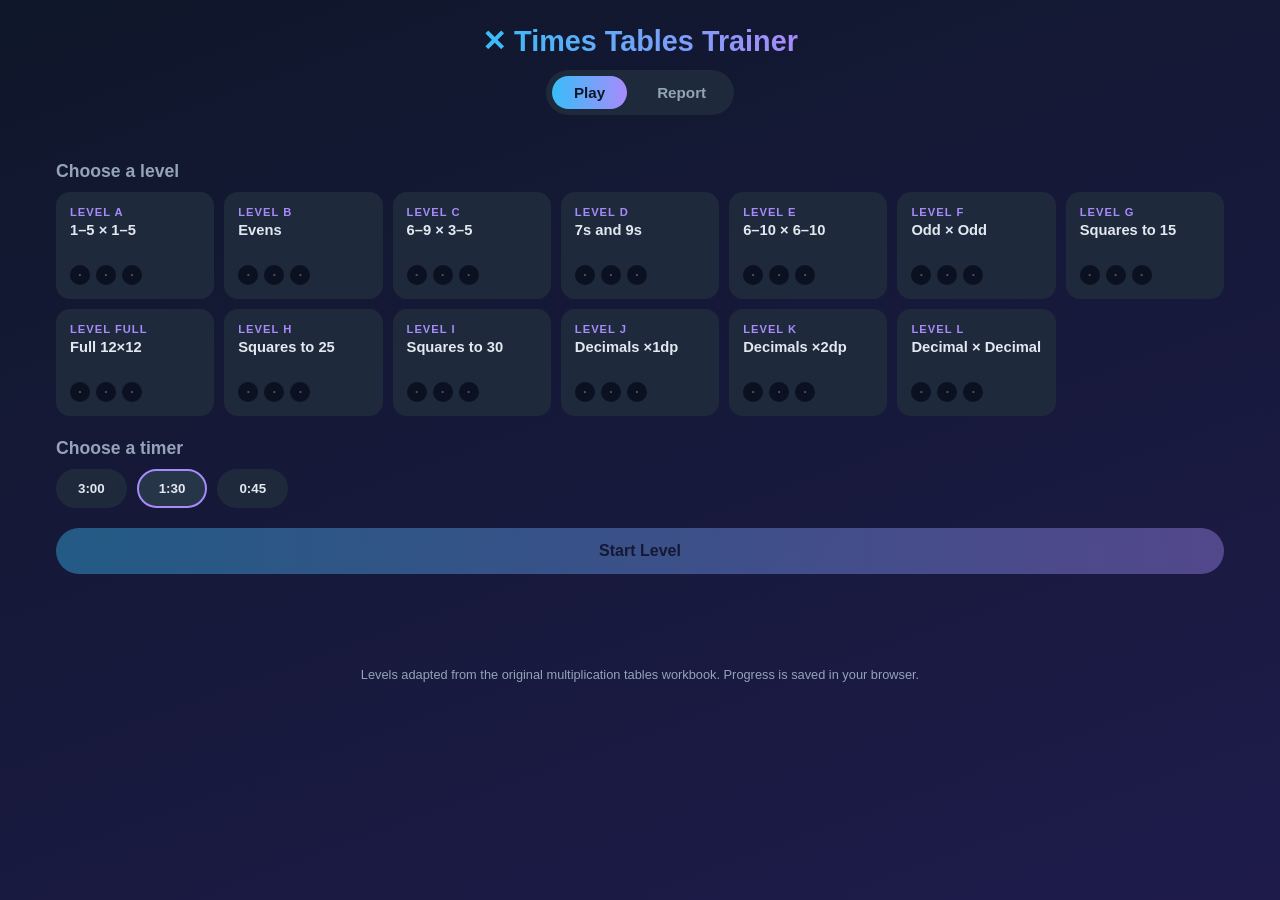
==== index.html @ c6813cd0 "Rework grid levels into a fill-in-the-missing-numbers chart Grid/squareList levels now look like a r" ====
<!doctype html>
<html lang="en">
<head>
<meta charset="UTF-8" />
<meta name="viewport" content="width=device-width, initial-scale=1.0" />
<title>Multiplication Tables — Timed Practice</title>
<link rel="stylesheet" href="styles.css" />
</head>
<body>
<header class="app-header">
  <h1>✕ Times Tables Trainer</h1>
  <nav class="tabs">
    <button class="tab-btn active" data-tab="play">Play</button>
    <button class="tab-btn" data-tab="report">Report</button>
  </nav>
</header>

<main>
  <!-- PLAY TAB -->
  <section id="tab-play" class="tab-panel active">

    <div id="level-select-view">
      <h2>Choose a level</h2>
      <div id="level-grid" class="level-grid"></div>

      <h2>Choose a timer</h2>
      <div id="timer-select" class="timer-select"></div>

      <button id="start-btn" class="primary-btn" disabled>Start Level</button>
    </div>

    <div id="quiz-view" class="hidden">
      <div id="pause-overlay" class="pause-overlay hidden">
        <div class="pause-card">
          <div class="pause-icon">⏸️</div>
          <p class="pause-title">Paused — you left the game screen</p>
          <p class="pause-sub">No calculators! Click Play to reset the timer and start the level again.</p>
          <button id="pause-play-btn" class="primary-btn">▶ Play</button>
        </div>
      </div>
      <div id="cheat-banner" class="cheat-banner hidden">⚠️ You left the game screen — level restarted! No calculators allowed.</div>
      <div class="quiz-hud">
        <div class="hud-item">
          <span class="hud-label">Level</span>
          <span id="hud-level" class="hud-value">-</span>
        </div>
        <div class="hud-item">
          <span class="hud-label">Time</span>
          <span id="hud-timer" class="hud-value">0:00</span>
        </div>
        <div class="hud-item">
          <span class="hud-label">Score</span>
          <span id="hud-score" class="hud-value">0</span>
        </div>
        <div class="hud-item">
          <span class="hud-label">Streak</span>
          <span id="hud-streak" class="hud-value">0</span>
        </div>
      </div>
      <div class="timer-bar-track"><div id="timer-bar" class="timer-bar-fill"></div></div>

      <div id="question-card" class="question-card">
        <div id="question-text" class="question-text">? × ? = </div>
        <form id="answer-form">
          <input id="answer-input" type="number" step="any" inputmode="decimal" autocomplete="off" placeholder="?" />
        </form>
        <div id="feedback" class="feedback"></div>
      </div>

      <p id="table-hint" class="table-hint hidden">Fill in the blank numbers — click a cell or use the arrow keys, press Enter to move on. No feedback until you finish or time's up!</p>
      <label id="big-picture-control" class="big-picture-control hidden">
        <input type="checkbox" id="big-picture-toggle" />
        <span>🔍 Big picture mode — bigger cells for easier reading</span>
      </label>
      <div id="table-container" class="table-container"></div>

      <button id="quit-btn" class="secondary-btn">Quit</button>
    </div>

    <div id="results-view" class="hidden">
      <h2 id="results-title">Time's up!</h2>
      <div class="results-summary">
        <div class="result-stat"><span id="result-correct">0</span><label>Correct</label></div>
        <div class="result-stat"><span id="result-total">0</span><label>Attempted</label></div>
        <div class="result-stat"><span id="result-accuracy">0%</span><label>Accuracy</label></div>
        <div class="result-stat"><span id="result-best-streak">0</span><label>Best Streak</label></div>
      </div>
      <div id="result-stars" class="stars-display"></div>
      <p id="result-message"></p>
      <h3 class="results-table-heading">Your finished table</h3>
      <div id="results-table-container" class="table-container"></div>
      <div class="results-actions">
        <button id="retry-btn" class="primary-btn">Retry</button>
        <button id="back-btn" class="secondary-btn">Back to Levels</button>
      </div>
    </div>
  </section>

  <!-- REPORT TAB -->
  <section id="tab-report" class="tab-panel">
    <h2>Progress Report</h2>
    <div class="report-overview" id="report-overview"></div>
    <div class="table-scroll">
      <table id="report-table">
        <thead>
          <tr id="report-head-row"><th>Level</th></tr>
        </thead>
        <tbody id="report-body"></tbody>
      </table>
    </div>
    <button id="reset-progress-btn" class="secondary-btn danger">Reset All Progress</button>
  </section>
</main>

<footer class="app-footer">
  <p>Levels adapted from the original multiplication tables workbook. Progress is saved in your browser.</p>
</footer>

<script src="app.js"></script>
</body>
</html>
---- styles.css ----
:root {
  --bg: #0f172a;
  --panel: #1e293b;
  --panel-light: #273549;
  --accent: #38bdf8;
  --accent-2: #a78bfa;
  --good: #4ade80;
  --bad: #f87171;
  --text: #e2e8f0;
  --muted: #94a3b8;
  --radius: 14px;
}

* { box-sizing: border-box; }

body {
  margin: 0;
  font-family: "Segoe UI", Roboto, Helvetica, Arial, sans-serif;
  background: linear-gradient(160deg, #0f172a, #1e1b4b);
  color: var(--text);
  min-height: 100vh;
}

.app-header {
  display: flex;
  flex-direction: column;
  align-items: center;
  gap: 12px;
  padding: 24px 16px 12px;
}

.app-header h1 {
  margin: 0;
  font-size: 1.8rem;
  background: linear-gradient(90deg, var(--accent), var(--accent-2));
  -webkit-background-clip: text;
  background-clip: text;
  color: transparent;
}

.tabs {
  display: flex;
  gap: 8px;
  background: var(--panel);
  padding: 6px;
  border-radius: 999px;
}

.tab-btn {
  border: none;
  background: transparent;
  color: var(--muted);
  padding: 8px 22px;
  border-radius: 999px;
  cursor: pointer;
  font-weight: 600;
  font-size: 0.95rem;
}

.tab-btn.active {
  background: linear-gradient(90deg, var(--accent), var(--accent-2));
  color: #0f172a;
}

main {
  max-width: 1200px;
  margin: 0 auto;
  padding: 12px 16px 60px;
}

.tab-panel { display: none; }
.tab-panel.active { display: block; }

.hidden { display: none !important; }

h2 { font-size: 1.1rem; color: var(--muted); margin: 22px 0 10px; }

.level-grid {
  display: grid;
  grid-template-columns: repeat(auto-fill, minmax(150px, 1fr));
  gap: 10px;
}

.level-card {
  background: var(--panel);
  border: 2px solid transparent;
  border-radius: var(--radius);
  padding: 12px;
  text-align: left;
  cursor: pointer;
  color: var(--text);
  transition: border-color .15s, transform .1s;
}

.level-card:hover { transform: translateY(-2px); }
.level-card.selected { border-color: var(--accent); }

.level-card .level-code {
  font-size: 0.7rem;
  text-transform: uppercase;
  letter-spacing: 1px;
  color: var(--accent-2);
  font-weight: 700;
}

.level-card .level-name {
  font-weight: 600;
  margin: 4px 0 6px;
  font-size: 0.92rem;
}

.level-card .level-stars {
  font-size: 0.85rem;
  color: #fbbf24;
  min-height: 1.1em;
}

.timer-select {
  display: flex;
  gap: 10px;
  flex-wrap: wrap;
}

.timer-chip {
  background: var(--panel);
  border: 2px solid transparent;
  color: var(--text);
  border-radius: 999px;
  padding: 10px 20px;
  font-weight: 700;
  cursor: pointer;
}

.timer-chip.selected {
  border-color: var(--accent-2);
  background: var(--panel-light);
}

.primary-btn {
  margin-top: 20px;
  background: linear-gradient(90deg, var(--accent), var(--accent-2));
  color: #0f172a;
  border: none;
  padding: 14px 28px;
  border-radius: 999px;
  font-weight: 800;
  font-size: 1rem;
  cursor: pointer;
  width: 100%;
}

.primary-btn:disabled { opacity: 0.4; cursor: not-allowed; }

.secondary-btn {
  margin-top: 12px;
  background: var(--panel);
  color: var(--text);
  border: 1px solid #334155;
  padding: 10px 20px;
  border-radius: 999px;
  cursor: pointer;
  width: 100%;
}

.secondary-btn.danger { color: var(--bad); border-color: var(--bad); }

.quiz-hud {
  display: grid;
  grid-template-columns: repeat(4, 1fr);
  gap: 8px;
  margin-bottom: 8px;
}

.hud-item {
  background: var(--panel);
  border-radius: 10px;
  padding: 8px;
  text-align: center;
}

.hud-label { display: block; font-size: 0.65rem; color: var(--muted); text-transform: uppercase; }
.hud-value { display: block; font-size: 1.2rem; font-weight: 800; }

.timer-bar-track {
  height: 8px;
  background: var(--panel);
  border-radius: 999px;
  overflow: hidden;
  margin-bottom: 24px;
}

.timer-bar-fill {
  height: 100%;
  width: 100%;
  background: linear-gradient(90deg, var(--good), var(--accent));
  transition: width 0.2s linear, background 0.3s;
}

.question-card {
  background: var(--panel);
  border-radius: var(--radius);
  padding: 40px 20px;
  text-align: center;
}

.question-text {
  font-size: 2.4rem;
  font-weight: 800;
  margin-bottom: 20px;
}

#answer-input {
  font-size: 2rem;
  text-align: center;
  width: 60%;
  padding: 10px;
  border-radius: 10px;
  border: 2px solid #334155;
  background: #0b1120;
  color: var(--text);
}

#answer-input:focus { outline: none; border-color: var(--accent); }

.feedback {
  min-height: 1.5em;
  margin-top: 14px;
  font-weight: 700;
  font-size: 1.2rem;
}

.feedback.correct { color: var(--good); }
.feedback.wrong { color: var(--bad); }

.results-summary {
  display: grid;
  grid-template-columns: repeat(4, 1fr);
  gap: 10px;
  margin: 16px 0;
}

.result-stat {
  background: var(--panel);
  border-radius: 12px;
  padding: 14px 6px;
  text-align: center;
}

.result-stat span { display: block; font-size: 1.6rem; font-weight: 800; }
.result-stat label { font-size: 0.7rem; color: var(--muted); text-transform: uppercase; }

.stars-display { text-align: center; font-size: 2rem; color: #fbbf24; margin: 10px 0; }

#result-message { text-align: center; color: var(--muted); }

.results-actions { display: flex; gap: 10px; }
.results-actions .primary-btn, .results-actions .secondary-btn { margin-top: 0; }

.report-overview {
  display: grid;
  grid-template-columns: repeat(auto-fit, minmax(140px, 1fr));
  gap: 10px;
  margin-bottom: 20px;
}

.overview-card {
  background: var(--panel);
  border-radius: 12px;
  padding: 14px;
  text-align: center;
}

.overview-card span { display: block; font-size: 1.6rem; font-weight: 800; color: var(--accent); }
.overview-card label { font-size: 0.75rem; color: var(--muted); }

.table-scroll { overflow-x: auto; }

#report-table {
  width: 100%;
  border-collapse: collapse;
  background: var(--panel);
  border-radius: var(--radius);
  overflow: hidden;
}

#report-table th, #report-table td {
  padding: 10px 12px;
  text-align: center;
  border-bottom: 1px solid #334155;
  white-space: nowrap;
}

#report-table th:first-child, #report-table td:first-child {
  text-align: left;
}

#report-table thead th {
  background: var(--panel-light);
  color: var(--muted);
  font-size: 0.75rem;
  text-transform: uppercase;
}

.cell-stars { color: #fbbf24; }
.cell-empty { color: #475569; }

.table-hint {
  text-align: center;
  color: var(--muted);
  font-size: 0.85rem;
  margin: 16px 0 0;
}

.big-picture-control {
  display: flex;
  align-items: center;
  justify-content: center;
  gap: 8px;
  margin: 10px 0 0;
  color: var(--muted);
  font-size: 0.85rem;
  cursor: pointer;
  user-select: none;
}

.big-picture-control input { accent-color: var(--accent); width: 16px; height: 16px; cursor: pointer; }

.cell-input::placeholder {
  color: #3a4a63;
  opacity: 1;
}

.excel-table td.cell-data { padding: 0; }

.cell-given {
  background: #16213a;
  color: var(--text);
  font-weight: 600;
}

.cell-input {
  width: 100%;
  height: 100%;
  min-width: 44px;
  min-height: 40px;
  border: none;
  background: transparent;
  color: var(--text);
  text-align: center;
  font: inherit;
  font-size: 1.05rem;
  font-weight: 700;
  padding: 10px 4px;
}

.cell-input:focus {
  outline: 2px solid var(--accent);
  outline-offset: -2px;
  background: #1e3a5f;
}

.cell-input::-webkit-outer-spin-button,
.cell-input::-webkit-inner-spin-button {
  -webkit-appearance: none;
  margin: 0;
}
.cell-input[type="number"] { -moz-appearance: textfield; }

.cell-input:disabled {
  opacity: 1;
  -webkit-text-fill-color: currentColor;
}

.cell-input.cell-correct {
  background: rgba(74, 222, 128, 0.22);
  color: var(--good);
  font-weight: 700;
}

.cell-input.cell-wrong {
  background: rgba(248, 113, 113, 0.22);
  color: var(--bad);
  font-weight: 700;
}

.table-container {
  margin-top: 20px;
  max-height: 68vh;
  overflow: auto;
  border-radius: 10px;
  border: 1px solid #334155;
}

.table-container.big-picture {
  max-height: 78vh;
}

.results-table-heading {
  margin: 20px 0 4px;
  color: var(--muted);
  font-size: 1rem;
}

.excel-table {
  border-collapse: collapse;
  width: 100%;
  font-size: 1rem;
  background: #0b1120;
}

.excel-table th, .excel-table td {
  border: 1px solid #334155;
  padding: 10px 12px;
  text-align: center;
  min-width: 44px;
}

.excel-table.list-table th, .excel-table.list-table td {
  min-width: 80px;
}

/* Big Picture mode: pure sizing/readability boost, same content as default */
.table-container.big-picture .excel-table {
  font-size: 1.5rem;
}

.table-container.big-picture .excel-table th,
.table-container.big-picture .excel-table td {
  padding: 16px 18px;
  min-width: 64px;
}

.table-container.big-picture .cell-input {
  font-size: 1.5rem;
  min-width: 64px;
  min-height: 56px;
  padding: 14px 6px;
}

.excel-table thead th {
  background: #1e293b;
  color: var(--accent-2);
  position: sticky;
  top: 0;
  z-index: 2;
}

.excel-table tbody th {
  background: #1e293b;
  color: var(--accent-2);
  position: sticky;
  left: 0;
  z-index: 1;
}

.excel-table thead th.corner {
  left: 0;
  z-index: 3;
  background: #111827;
}

.cell-correct {
  background: rgba(74, 222, 128, 0.22);
  color: var(--good);
  font-weight: 700;
}

.cell-wrong {
  background: rgba(248, 113, 113, 0.22);
  color: var(--bad);
  font-weight: 700;
}

tr.cell-correct td, tr.cell-wrong td { font-weight: 400; }
tr.cell-correct { color: var(--good); }
tr.cell-wrong { color: var(--bad); }

.level-ticks {
  display: flex;
  gap: 6px;
  margin-top: 6px;
}

.mode-tick {
  font-size: 0.85rem;
  font-weight: 800;
  color: #475569;
  background: #0b1120;
  border-radius: 999px;
  width: 20px;
  height: 20px;
  display: inline-flex;
  align-items: center;
  justify-content: center;
}

.mode-tick.beaten {
  color: #0f172a;
  background: var(--good);
}

.cell-beaten {
  color: var(--good);
  font-weight: 800;
}

.pause-overlay {
  position: fixed;
  inset: 0;
  background: rgba(2, 6, 23, 0.96);
  display: flex;
  align-items: center;
  justify-content: center;
  z-index: 1000;
  text-align: center;
  padding: 24px;
}

.pause-card {
  max-width: 420px;
}

.pause-icon { font-size: 2.6rem; margin-bottom: 10px; }

.pause-title {
  font-size: 1.3rem;
  font-weight: 800;
  margin: 0 0 8px;
}

.pause-sub {
  color: var(--muted);
  margin: 0 0 20px;
}

.pause-card .primary-btn { margin-top: 0; width: auto; padding: 14px 40px; }

.cheat-banner {
  background: #7f1d1d;
  color: #fecaca;
  border: 1px solid var(--bad);
  border-radius: 10px;
  padding: 10px 14px;
  text-align: center;
  font-weight: 700;
  margin-bottom: 12px;
}

.app-footer {
  text-align: center;
  color: var(--muted);
  font-size: 0.8rem;
  padding: 20px;
}

@media (max-width: 520px) {
  .results-summary { grid-template-columns: repeat(2, 1fr); }
  .quiz-hud { grid-template-columns: repeat(2, 1fr); }
}
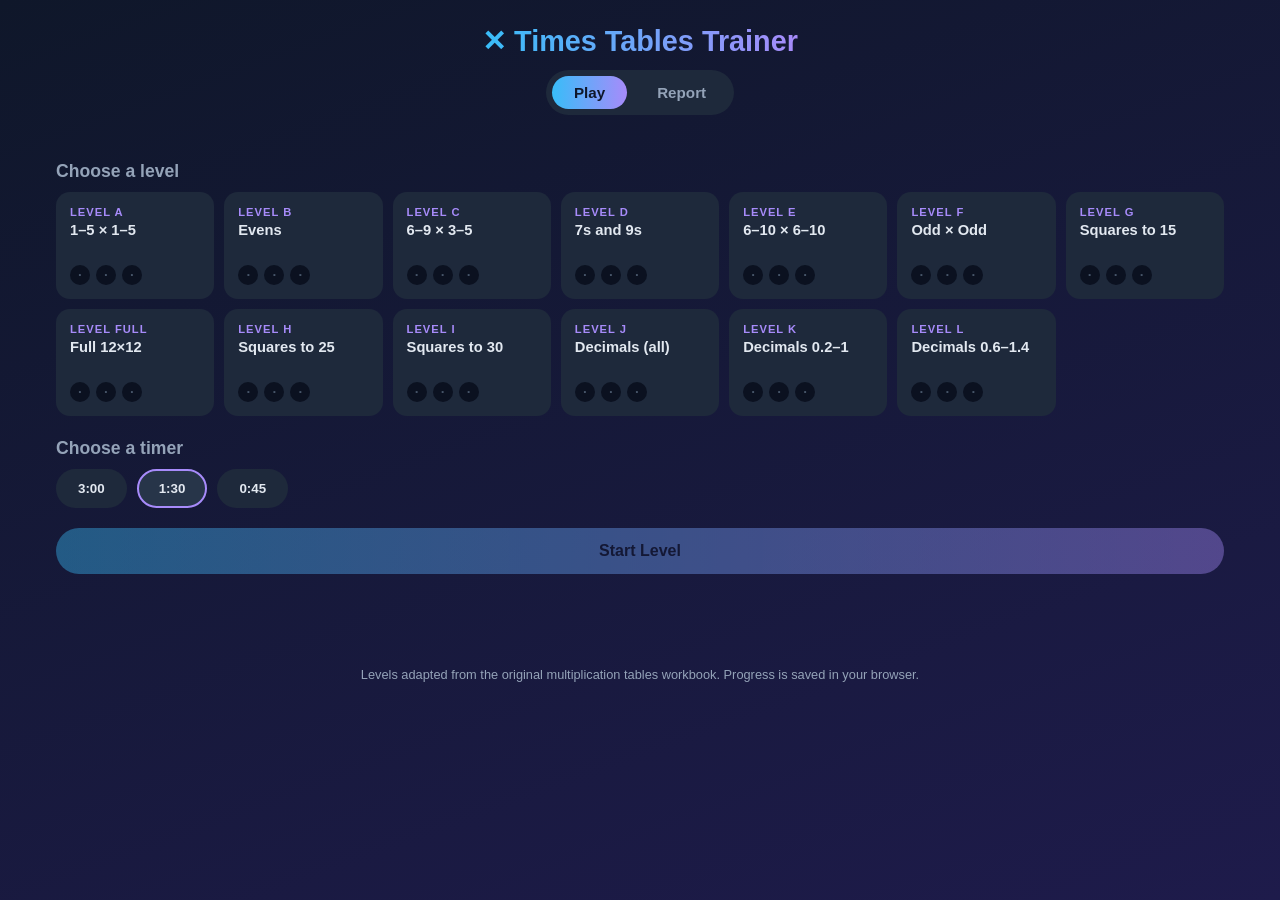
==== commit 8baedcaa: "Match the source spreadsheets: full grid, questions in the cells Reworked the levels off the actual " ====
--- a/index.html
+++ b/index.html
@@ -4,6 +4,13 @@
 <meta charset="UTF-8" />
 <meta name="viewport" content="width=device-width, initial-scale=1.0" />
 <title>Multiplication Tables — Timed Practice</title>
+<link rel="manifest" href="manifest.json" />
+<meta name="theme-color" content="#0f172a" />
+<link rel="icon" href="icons/icon-192.png" />
+<link rel="apple-touch-icon" href="icons/icon-192.png" />
+<meta name="apple-mobile-web-app-capable" content="yes" />
+<meta name="apple-mobile-web-app-status-bar-style" content="black-translucent" />
+<meta name="apple-mobile-web-app-title" content="Times Tables" />
 <link rel="stylesheet" href="styles.css" />
 </head>
 <body>
@@ -20,6 +27,12 @@
   <section id="tab-play" class="tab-panel active">
 
     <div id="level-select-view">
+      <div id="install-banner" class="install-banner hidden">
+        <span id="install-banner-text">📲 Install this app on your device for quick access and offline play.</span>
+        <button id="install-btn" class="secondary-btn">Install</button>
+        <button id="install-dismiss-btn" class="dismiss-btn" aria-label="Dismiss">✕</button>
+      </div>
+
       <h2>Choose a level</h2>
       <div id="level-grid" class="level-grid"></div>
 
@@ -59,18 +72,10 @@
       </div>
       <div class="timer-bar-track"><div id="timer-bar" class="timer-bar-fill"></div></div>
 
-      <div id="question-card" class="question-card">
-        <div id="question-text" class="question-text">? × ? = </div>
-        <form id="answer-form">
-          <input id="answer-input" type="number" step="any" inputmode="decimal" autocomplete="off" placeholder="?" />
-        </form>
-        <div id="feedback" class="feedback"></div>
-      </div>
-
-      <p id="table-hint" class="table-hint hidden">Fill in the blank numbers — click a cell or use the arrow keys, press Enter to move on. No feedback until you finish or time's up!</p>
+      <p id="table-hint" class="table-hint hidden">Answer the highlighted cells — click one or use the arrow keys, press Enter to move on. No feedback until you finish or time's up!</p>
       <label id="big-picture-control" class="big-picture-control hidden">
         <input type="checkbox" id="big-picture-toggle" />
-        <span>🔍 Big picture mode — bigger cells for easier reading</span>
+        <span>🔍 Big picture mode — hide rows and columns you don't need</span>
       </label>
       <div id="table-container" class="table-container"></div>
 
--- a/styles.css
+++ b/styles.css
@@ -75,6 +75,38 @@
 
 h2 { font-size: 1.1rem; color: var(--muted); margin: 22px 0 10px; }
 
+.install-banner {
+  display: flex;
+  align-items: center;
+  gap: 12px;
+  background: var(--panel);
+  border: 1px solid var(--accent-2);
+  border-radius: 12px;
+  padding: 12px 14px;
+  margin-bottom: 6px;
+}
+
+.install-banner span { flex: 1; font-size: 0.9rem; color: var(--text); }
+
+.install-banner .secondary-btn {
+  width: auto;
+  margin: 0;
+  padding: 8px 18px;
+  background: linear-gradient(90deg, var(--accent), var(--accent-2));
+  color: #0f172a;
+  font-weight: 700;
+  border: none;
+}
+
+.dismiss-btn {
+  background: transparent;
+  border: none;
+  color: var(--muted);
+  font-size: 1rem;
+  cursor: pointer;
+  padding: 4px 6px;
+}
+
 .level-grid {
   display: grid;
   grid-template-columns: repeat(auto-fill, minmax(150px, 1fr));
@@ -332,25 +364,29 @@
 
 .excel-table td.cell-data { padding: 0; }
 
-.cell-given {
-  background: #16213a;
-  color: var(--text);
-  font-weight: 600;
+/* Plain reference cells: show their question, dim and non-interactive */
+.cell-ref {
+  color: #3f5170;
+  font-size: 0.8em;
+  background: #0b1120;
+}
+
+/* Target cells are the task — highlighted so they stand out from the chart */
+.excel-table td.cell-data {
+  background: #1b2a4a;
+  box-shadow: inset 0 0 0 1px rgba(56, 189, 248, 0.35);
 }
 
 .cell-input {
   width: 100%;
   height: 100%;
-  min-width: 44px;
-  min-height: 40px;
   border: none;
   background: transparent;
   color: var(--text);
   text-align: center;
   font: inherit;
-  font-size: 1.05rem;
-  font-weight: 700;
-  padding: 10px 4px;
+  font-weight: 700;
+  padding: 10px 2px;
 }
 
 .cell-input:focus {
@@ -391,9 +427,6 @@
   border: 1px solid #334155;
 }
 
-.table-container.big-picture {
-  max-height: 78vh;
-}
 
 .results-table-heading {
   margin: 20px 0 4px;
@@ -408,34 +441,21 @@
   background: #0b1120;
 }
 
+/* Fixed layout keeps every column the same width whether it holds a plain
+   reference cell or a wider target input. */
+.excel-table { table-layout: fixed; }
+
 .excel-table th, .excel-table td {
   border: 1px solid #334155;
-  padding: 10px 12px;
-  text-align: center;
-  min-width: 44px;
-}
-
-.excel-table.list-table th, .excel-table.list-table td {
-  min-width: 80px;
-}
-
-/* Big Picture mode: pure sizing/readability boost, same content as default */
-.table-container.big-picture .excel-table {
-  font-size: 1.5rem;
-}
-
-.table-container.big-picture .excel-table th,
-.table-container.big-picture .excel-table td {
-  padding: 16px 18px;
-  min-width: 64px;
-}
-
-.table-container.big-picture .cell-input {
-  font-size: 1.5rem;
-  min-width: 64px;
-  min-height: 56px;
-  padding: 14px 6px;
-}
+  padding: 10px 4px;
+  text-align: center;
+  white-space: nowrap;
+  overflow: hidden;
+}
+
+.excel-table thead th.corner { width: 46px; }
+.excel-table tbody th { width: 46px; }
+
 
 .excel-table thead th {
   background: #1e293b;
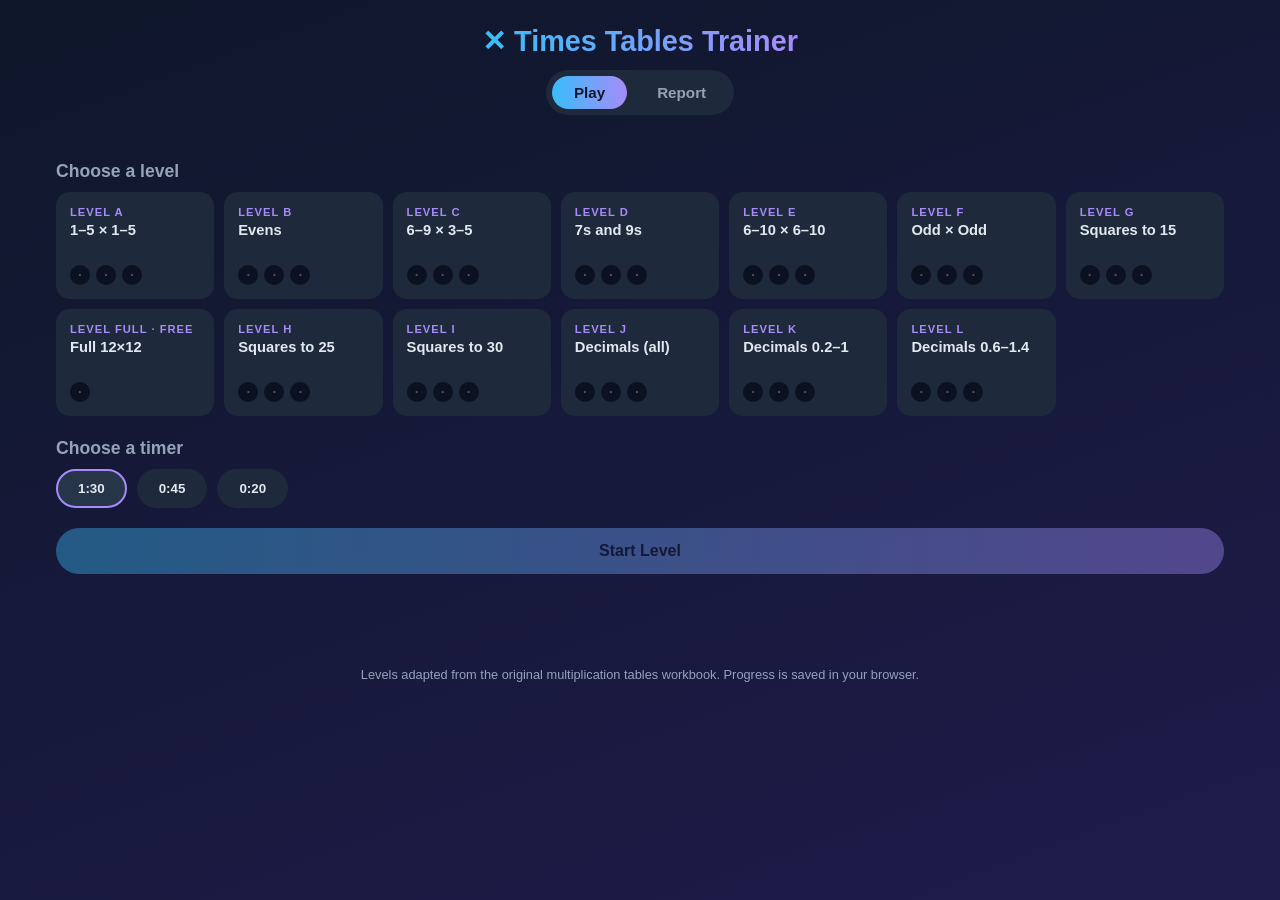
==== commit 8fc6b6a3: "Make the 12x12 free practice; swap 3:00 for a 0:20 mode Timer options are now 1:30 / 0:45 / 0:20 — t" ====
--- a/index.html
+++ b/index.html
@@ -36,7 +36,7 @@
       <h2>Choose a level</h2>
       <div id="level-grid" class="level-grid"></div>
 
-      <h2>Choose a timer</h2>
+      <h2 id="timer-select-heading">Choose a timer</h2>
       <div id="timer-select" class="timer-select"></div>
 
       <button id="start-btn" class="primary-btn" disabled>Start Level</button>
@@ -79,7 +79,11 @@
       </label>
       <div id="table-container" class="table-container"></div>
 
-      <button id="quit-btn" class="secondary-btn">Quit</button>
+      <p id="finish-warning" class="finish-warning hidden"></p>
+      <div class="quiz-actions">
+        <button id="finish-btn" class="primary-btn">✓ Finish</button>
+        <button id="quit-btn" class="secondary-btn">Quit</button>
+      </div>
     </div>
 
     <div id="results-view" class="hidden">
--- a/styles.css
+++ b/styles.css
@@ -335,6 +335,55 @@
 
 .cell-stars { color: #fbbf24; }
 .cell-empty { color: #475569; }
+.cell-practice { background: #16213a; }
+
+.timer-note {
+  color: var(--muted);
+  font-size: 0.9rem;
+  margin: 0;
+}
+
+.quiz-actions {
+  display: flex;
+  gap: 12px;
+  align-items: stretch;
+  margin-top: 16px;
+}
+
+.quiz-actions .primary-btn { margin-top: 0; flex: 2; }
+.quiz-actions .secondary-btn { margin-top: 0; flex: 1; }
+
+/* Once every cell has something in it, make Finish the obvious next step. */
+.primary-btn.ready {
+  animation: readyPulse 1.4s ease-in-out infinite;
+}
+
+@keyframes readyPulse {
+  0%, 100% { box-shadow: 0 0 0 0 rgba(74, 222, 128, 0.55); }
+  50% { box-shadow: 0 0 0 10px rgba(74, 222, 128, 0); }
+}
+
+.finish-warning {
+  text-align: center;
+  color: var(--bad);
+  font-weight: 700;
+  margin: 14px 0 0;
+}
+
+/* Cells still empty when Finish was pressed */
+.cell-input.cell-missing {
+  background: rgba(248, 113, 113, 0.25);
+  animation: missingFlash 1s ease-in-out 3;
+}
+
+.excel-table td.cell-data:has(.cell-missing) {
+  box-shadow: inset 0 0 0 2px var(--bad);
+}
+
+@keyframes missingFlash {
+  0%, 100% { background: rgba(248, 113, 113, 0.25); }
+  50% { background: rgba(248, 113, 113, 0.55); }
+}
 
 .table-hint {
   text-align: center;
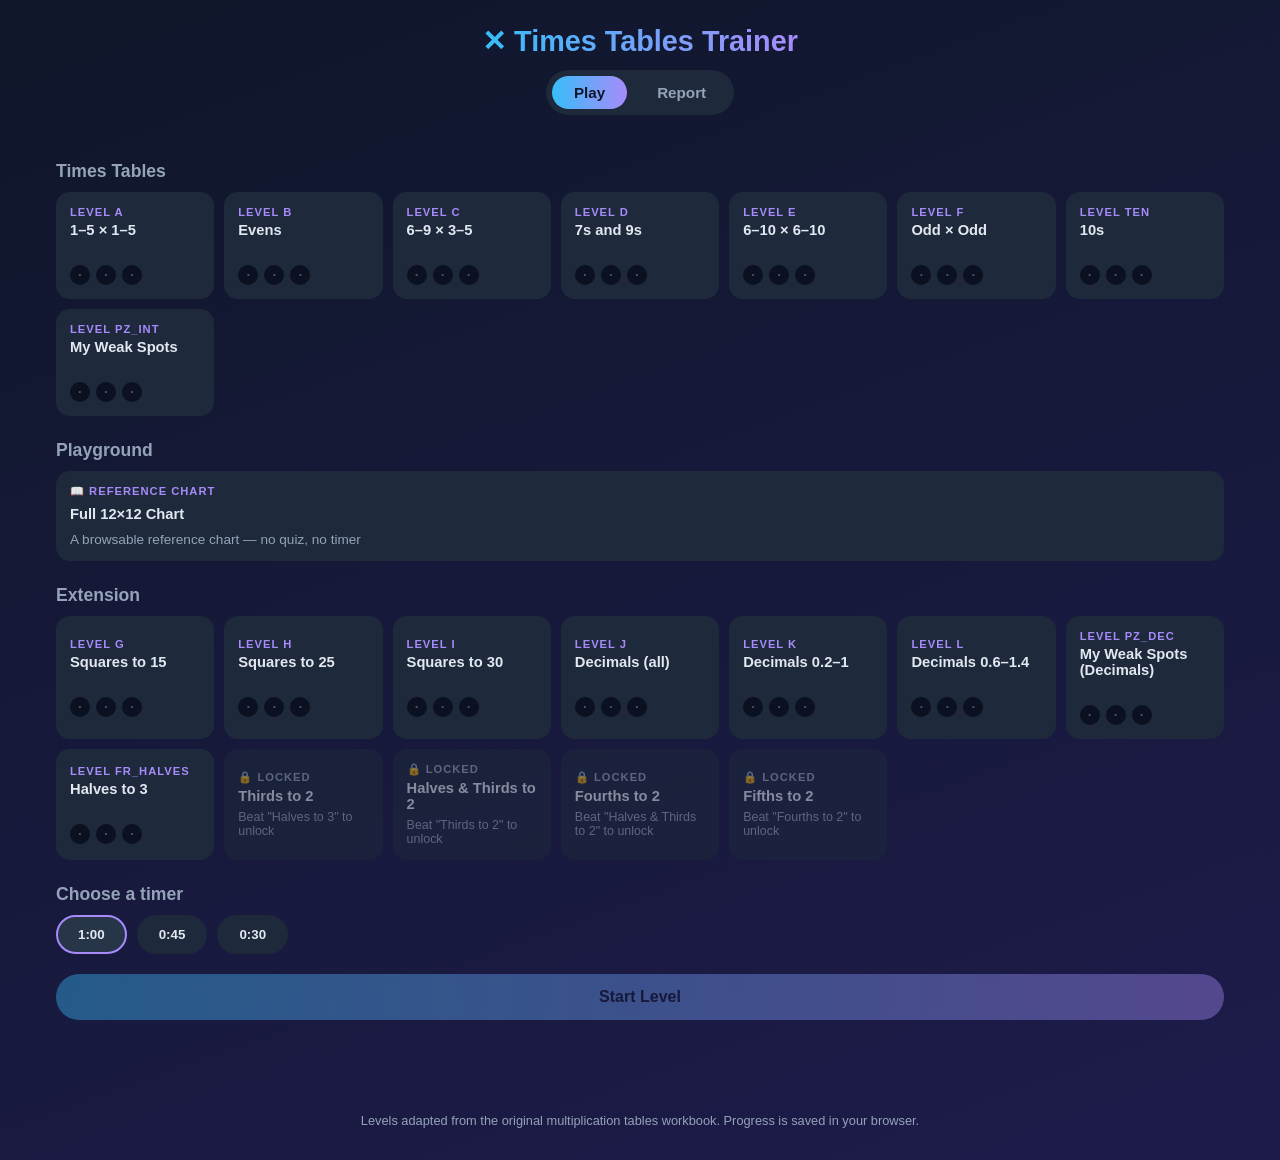
==== commit ba429f98: "Add 10s table, reorganize into sections, make the full chart a real reference Three changes:  - New " ====
--- a/index.html
+++ b/index.html
@@ -33,8 +33,7 @@
         <button id="install-dismiss-btn" class="dismiss-btn" aria-label="Dismiss">✕</button>
       </div>
 
-      <h2>Choose a level</h2>
-      <div id="level-grid" class="level-grid"></div>
+      <div id="level-sections"></div>
 
       <h2 id="timer-select-heading">Choose a timer</h2>
       <div id="timer-select" class="timer-select"></div>
--- a/styles.css
+++ b/styles.css
@@ -111,7 +111,25 @@
   display: grid;
   grid-template-columns: repeat(auto-fill, minmax(150px, 1fr));
   gap: 10px;
-}
+  margin-bottom: 24px;
+}
+
+.playground-grid {
+  grid-template-columns: 1fr;
+}
+
+.playground-card {
+  display: flex;
+  flex-direction: column;
+  gap: 4px;
+  background: linear-gradient(135deg, rgba(56, 189, 248, 0.14), rgba(167, 139, 250, 0.14));
+  border: 2px solid rgba(56, 189, 248, 0.35);
+  padding: 18px 20px;
+}
+
+.playground-card .level-code { color: var(--accent); }
+.playground-card .level-name { font-size: 1.1rem; }
+.playground-card .level-desc { color: var(--muted); font-size: 0.85rem; }
 
 .level-card {
   background: var(--panel);
@@ -145,6 +163,21 @@
   font-size: 0.85rem;
   color: #fbbf24;
   min-height: 1.1em;
+}
+
+.level-card.locked {
+  cursor: not-allowed;
+  opacity: 0.55;
+}
+
+.level-card.locked:hover { transform: none; }
+
+.level-card.locked .level-code { color: var(--muted); }
+
+.level-lock-hint {
+  font-size: 0.78rem;
+  color: var(--muted);
+  margin-top: 4px;
 }
 
 .timer-select {
@@ -334,6 +367,7 @@
 }
 
 .cell-stars { color: #fbbf24; }
+.cell-time { color: var(--accent); }
 .cell-empty { color: #475569; }
 .cell-practice { background: #16213a; }
 
@@ -417,6 +451,14 @@
 .cell-ref {
   color: #3f5170;
   font-size: 0.8em;
+  background: #0b1120;
+}
+
+/* The browsable reference chart shows the actual product, front and center */
+.cell-ref-answer {
+  color: var(--text);
+  font-size: 1em;
+  font-weight: 700;
   background: #0b1120;
 }
 
@@ -451,21 +493,24 @@
 }
 .cell-input[type="number"] { -moz-appearance: textfield; }
 
-.cell-input:disabled {
-  opacity: 1;
-  -webkit-text-fill-color: currentColor;
-}
-
-.cell-input.cell-correct {
-  background: rgba(74, 222, 128, 0.22);
-  color: var(--good);
-  font-weight: 700;
-}
-
-.cell-input.cell-wrong {
-  background: rgba(248, 113, 113, 0.22);
-  color: var(--bad);
-  font-weight: 700;
+/* Result reveal: replaces the input once graded. On a miss, show the
+   correct answer plus what was actually typed, so a red cell never reads
+   as "this number is wrong" when it's the right answer being shown. */
+.cell-result {
+  display: flex;
+  flex-direction: column;
+  align-items: center;
+  justify-content: center;
+  padding: 8px 4px;
+  gap: 2px;
+}
+
+.cell-answer { font-weight: 700; }
+
+.cell-yours {
+  font-size: 0.7em;
+  font-weight: 600;
+  opacity: 0.85;
 }
 
 .table-container {
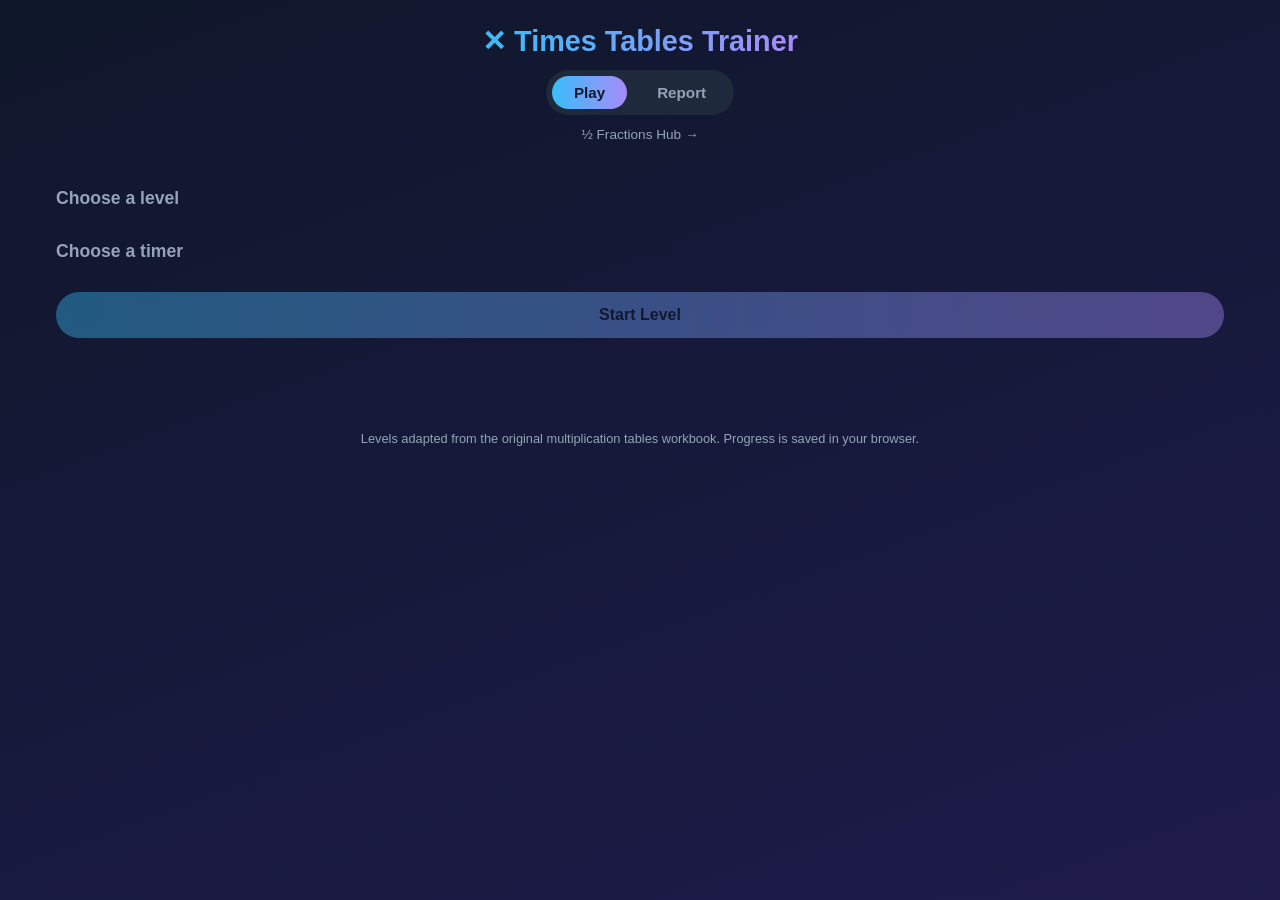
==== commit 554c518f: "Add the Fractions Hub: teach and drill grid with cake interactives A second app in fractions/, linke" ====
--- a/index.html
+++ b/index.html
@@ -20,6 +20,7 @@
     <button class="tab-btn active" data-tab="play">Play</button>
     <button class="tab-btn" data-tab="report">Report</button>
   </nav>
+  <a class="sibling-link" href="fractions/index.html">½ Fractions Hub →</a>
 </header>
 
 <main>
@@ -33,9 +34,10 @@
         <button id="install-dismiss-btn" class="dismiss-btn" aria-label="Dismiss">✕</button>
       </div>
 
-      <div id="level-sections"></div>
+      <h2>Choose a level</h2>
+      <div id="level-grid" class="level-grid"></div>
 
-      <h2 id="timer-select-heading">Choose a timer</h2>
+      <h2>Choose a timer</h2>
       <div id="timer-select" class="timer-select"></div>
 
       <button id="start-btn" class="primary-btn" disabled>Start Level</button>
@@ -71,18 +73,22 @@
       </div>
       <div class="timer-bar-track"><div id="timer-bar" class="timer-bar-fill"></div></div>
 
-      <p id="table-hint" class="table-hint hidden">Answer the highlighted cells — click one or use the arrow keys, press Enter to move on. No feedback until you finish or time's up!</p>
+      <div id="question-card" class="question-card">
+        <div id="question-text" class="question-text">? × ? = </div>
+        <form id="answer-form">
+          <input id="answer-input" type="number" step="any" inputmode="decimal" autocomplete="off" placeholder="?" />
+        </form>
+        <div id="feedback" class="feedback"></div>
+      </div>
+
+      <p id="table-hint" class="table-hint hidden">Fill in the blank numbers — click a cell or use the arrow keys, press Enter to move on. No feedback until you finish or time's up!</p>
       <label id="big-picture-control" class="big-picture-control hidden">
         <input type="checkbox" id="big-picture-toggle" />
-        <span>🔍 Big picture mode — hide rows and columns you don't need</span>
+        <span>🔍 Big picture mode — bigger cells for easier reading</span>
       </label>
       <div id="table-container" class="table-container"></div>
 
-      <p id="finish-warning" class="finish-warning hidden"></p>
-      <div class="quiz-actions">
-        <button id="finish-btn" class="primary-btn">✓ Finish</button>
-        <button id="quit-btn" class="secondary-btn">Quit</button>
-      </div>
+      <button id="quit-btn" class="secondary-btn">Quit</button>
     </div>
 
     <div id="results-view" class="hidden">
--- a/styles.css
+++ b/styles.css
@@ -38,6 +38,9 @@
   color: transparent;
 }
 
+.sibling-link { font-size: .85rem; color: var(--muted); text-decoration: none; }
+.sibling-link:hover { color: var(--ink); text-decoration: underline; }
+
 .tabs {
   display: flex;
   gap: 8px;
@@ -111,25 +114,7 @@
   display: grid;
   grid-template-columns: repeat(auto-fill, minmax(150px, 1fr));
   gap: 10px;
-  margin-bottom: 24px;
-}
-
-.playground-grid {
-  grid-template-columns: 1fr;
-}
-
-.playground-card {
-  display: flex;
-  flex-direction: column;
-  gap: 4px;
-  background: linear-gradient(135deg, rgba(56, 189, 248, 0.14), rgba(167, 139, 250, 0.14));
-  border: 2px solid rgba(56, 189, 248, 0.35);
-  padding: 18px 20px;
-}
-
-.playground-card .level-code { color: var(--accent); }
-.playground-card .level-name { font-size: 1.1rem; }
-.playground-card .level-desc { color: var(--muted); font-size: 0.85rem; }
+}
 
 .level-card {
   background: var(--panel);
@@ -163,21 +148,6 @@
   font-size: 0.85rem;
   color: #fbbf24;
   min-height: 1.1em;
-}
-
-.level-card.locked {
-  cursor: not-allowed;
-  opacity: 0.55;
-}
-
-.level-card.locked:hover { transform: none; }
-
-.level-card.locked .level-code { color: var(--muted); }
-
-.level-lock-hint {
-  font-size: 0.78rem;
-  color: var(--muted);
-  margin-top: 4px;
 }
 
 .timer-select {
@@ -367,57 +337,7 @@
 }
 
 .cell-stars { color: #fbbf24; }
-.cell-time { color: var(--accent); }
 .cell-empty { color: #475569; }
-.cell-practice { background: #16213a; }
-
-.timer-note {
-  color: var(--muted);
-  font-size: 0.9rem;
-  margin: 0;
-}
-
-.quiz-actions {
-  display: flex;
-  gap: 12px;
-  align-items: stretch;
-  margin-top: 16px;
-}
-
-.quiz-actions .primary-btn { margin-top: 0; flex: 2; }
-.quiz-actions .secondary-btn { margin-top: 0; flex: 1; }
-
-/* Once every cell has something in it, make Finish the obvious next step. */
-.primary-btn.ready {
-  animation: readyPulse 1.4s ease-in-out infinite;
-}
-
-@keyframes readyPulse {
-  0%, 100% { box-shadow: 0 0 0 0 rgba(74, 222, 128, 0.55); }
-  50% { box-shadow: 0 0 0 10px rgba(74, 222, 128, 0); }
-}
-
-.finish-warning {
-  text-align: center;
-  color: var(--bad);
-  font-weight: 700;
-  margin: 14px 0 0;
-}
-
-/* Cells still empty when Finish was pressed */
-.cell-input.cell-missing {
-  background: rgba(248, 113, 113, 0.25);
-  animation: missingFlash 1s ease-in-out 3;
-}
-
-.excel-table td.cell-data:has(.cell-missing) {
-  box-shadow: inset 0 0 0 2px var(--bad);
-}
-
-@keyframes missingFlash {
-  0%, 100% { background: rgba(248, 113, 113, 0.25); }
-  50% { background: rgba(248, 113, 113, 0.55); }
-}
 
 .table-hint {
   text-align: center;
@@ -447,37 +367,25 @@
 
 .excel-table td.cell-data { padding: 0; }
 
-/* Plain reference cells: show their question, dim and non-interactive */
-.cell-ref {
-  color: #3f5170;
-  font-size: 0.8em;
-  background: #0b1120;
-}
-
-/* The browsable reference chart shows the actual product, front and center */
-.cell-ref-answer {
-  color: var(--text);
-  font-size: 1em;
-  font-weight: 700;
-  background: #0b1120;
-}
-
-/* Target cells are the task — highlighted so they stand out from the chart */
-.excel-table td.cell-data {
-  background: #1b2a4a;
-  box-shadow: inset 0 0 0 1px rgba(56, 189, 248, 0.35);
+.cell-given {
+  background: #16213a;
+  color: var(--text);
+  font-weight: 600;
 }
 
 .cell-input {
   width: 100%;
   height: 100%;
+  min-width: 44px;
+  min-height: 40px;
   border: none;
   background: transparent;
   color: var(--text);
   text-align: center;
   font: inherit;
-  font-weight: 700;
-  padding: 10px 2px;
+  font-size: 1.05rem;
+  font-weight: 700;
+  padding: 10px 4px;
 }
 
 .cell-input:focus {
@@ -493,24 +401,21 @@
 }
 .cell-input[type="number"] { -moz-appearance: textfield; }
 
-/* Result reveal: replaces the input once graded. On a miss, show the
-   correct answer plus what was actually typed, so a red cell never reads
-   as "this number is wrong" when it's the right answer being shown. */
-.cell-result {
-  display: flex;
-  flex-direction: column;
-  align-items: center;
-  justify-content: center;
-  padding: 8px 4px;
-  gap: 2px;
-}
-
-.cell-answer { font-weight: 700; }
-
-.cell-yours {
-  font-size: 0.7em;
-  font-weight: 600;
-  opacity: 0.85;
+.cell-input:disabled {
+  opacity: 1;
+  -webkit-text-fill-color: currentColor;
+}
+
+.cell-input.cell-correct {
+  background: rgba(74, 222, 128, 0.22);
+  color: var(--good);
+  font-weight: 700;
+}
+
+.cell-input.cell-wrong {
+  background: rgba(248, 113, 113, 0.22);
+  color: var(--bad);
+  font-weight: 700;
 }
 
 .table-container {
@@ -521,6 +426,9 @@
   border: 1px solid #334155;
 }
 
+.table-container.big-picture {
+  max-height: 78vh;
+}
 
 .results-table-heading {
   margin: 20px 0 4px;
@@ -535,21 +443,34 @@
   background: #0b1120;
 }
 
-/* Fixed layout keeps every column the same width whether it holds a plain
-   reference cell or a wider target input. */
-.excel-table { table-layout: fixed; }
-
 .excel-table th, .excel-table td {
   border: 1px solid #334155;
-  padding: 10px 4px;
-  text-align: center;
-  white-space: nowrap;
-  overflow: hidden;
-}
-
-.excel-table thead th.corner { width: 46px; }
-.excel-table tbody th { width: 46px; }
-
+  padding: 10px 12px;
+  text-align: center;
+  min-width: 44px;
+}
+
+.excel-table.list-table th, .excel-table.list-table td {
+  min-width: 80px;
+}
+
+/* Big Picture mode: pure sizing/readability boost, same content as default */
+.table-container.big-picture .excel-table {
+  font-size: 1.5rem;
+}
+
+.table-container.big-picture .excel-table th,
+.table-container.big-picture .excel-table td {
+  padding: 16px 18px;
+  min-width: 64px;
+}
+
+.table-container.big-picture .cell-input {
+  font-size: 1.5rem;
+  min-width: 64px;
+  min-height: 56px;
+  padding: 14px 6px;
+}
 
 .excel-table thead th {
   background: #1e293b;
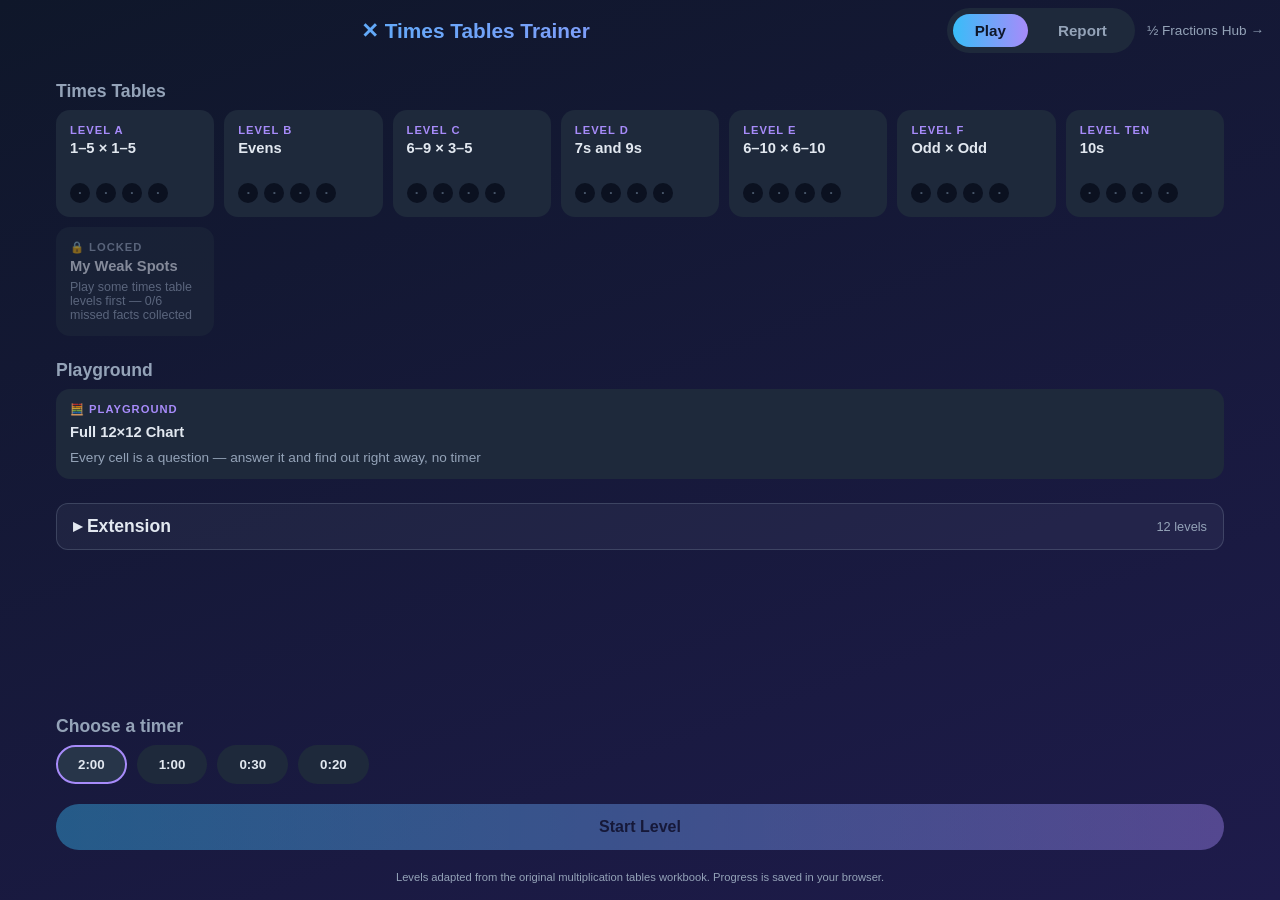
==== commit ca17f477: "Merge the times-tables work into main, and fix the answer-reveal regression Fourteen commits of time" ====
--- a/index.html
+++ b/index.html
@@ -34,10 +34,9 @@
         <button id="install-dismiss-btn" class="dismiss-btn" aria-label="Dismiss">✕</button>
       </div>
 
-      <h2>Choose a level</h2>
-      <div id="level-grid" class="level-grid"></div>
+      <div id="level-sections"></div>
 
-      <h2>Choose a timer</h2>
+      <h2 id="timer-select-heading">Choose a timer</h2>
       <div id="timer-select" class="timer-select"></div>
 
       <button id="start-btn" class="primary-btn" disabled>Start Level</button>
@@ -73,22 +72,18 @@
       </div>
       <div class="timer-bar-track"><div id="timer-bar" class="timer-bar-fill"></div></div>
 
-      <div id="question-card" class="question-card">
-        <div id="question-text" class="question-text">? × ? = </div>
-        <form id="answer-form">
-          <input id="answer-input" type="number" step="any" inputmode="decimal" autocomplete="off" placeholder="?" />
-        </form>
-        <div id="feedback" class="feedback"></div>
-      </div>
-
-      <p id="table-hint" class="table-hint hidden">Fill in the blank numbers — click a cell or use the arrow keys, press Enter to move on. No feedback until you finish or time's up!</p>
+      <p id="table-hint" class="table-hint hidden">Answer the highlighted cells — click one or use the arrow keys, press Enter to move on. No feedback until you finish or time's up!</p>
       <label id="big-picture-control" class="big-picture-control hidden">
         <input type="checkbox" id="big-picture-toggle" />
-        <span>🔍 Big picture mode — bigger cells for easier reading</span>
+        <span>🔍 Big picture mode — hide rows and columns you don't need</span>
       </label>
       <div id="table-container" class="table-container"></div>
 
-      <button id="quit-btn" class="secondary-btn">Quit</button>
+      <p id="finish-warning" class="finish-warning hidden"></p>
+      <div class="quiz-actions">
+        <button id="finish-btn" class="primary-btn">✓ Finish</button>
+        <button id="quit-btn" class="secondary-btn">Quit</button>
+      </div>
     </div>
 
     <div id="results-view" class="hidden">
--- a/styles.css
+++ b/styles.css
@@ -13,25 +13,37 @@
 
 * { box-sizing: border-box; }
 
+/* One view, no page scroll: the shell is exactly the viewport tall, and the
+   tables scroll inside their own container rather than moving the page. */
+html { height: 100%; }
 body {
   margin: 0;
   font-family: "Segoe UI", Roboto, Helvetica, Arial, sans-serif;
   background: linear-gradient(160deg, #0f172a, #1e1b4b);
   color: var(--text);
-  min-height: 100vh;
+  height: 100vh;
+  height: 100dvh;
+  overflow: hidden;
+  display: flex;
+  flex-direction: column;
 }
 
 .app-header {
-  display: flex;
-  flex-direction: column;
+  flex: none;
+  display: flex;
+  flex-direction: row;
   align-items: center;
+  justify-content: space-between;
   gap: 12px;
-  padding: 24px 16px 12px;
+  padding: 8px 16px;
 }
 
 .app-header h1 {
   margin: 0;
-  font-size: 1.8rem;
+  flex: 1;
+  text-align: center;
+  white-space: nowrap;
+  font-size: 1.3rem;
   background: linear-gradient(90deg, var(--accent), var(--accent-2));
   -webkit-background-clip: text;
   background-clip: text;
@@ -66,17 +78,41 @@
 }
 
 main {
+  flex: 1 1 auto;
+  min-height: 0;
+  width: 100%;
   max-width: 1200px;
   margin: 0 auto;
-  padding: 12px 16px 60px;
+  padding: 8px 16px 6px;
+  display: flex;
+  flex-direction: column;
 }
 
 .tab-panel { display: none; }
-.tab-panel.active { display: block; }
+.tab-panel.active { display: flex; flex: 1 1 auto; min-height: 0; flex-direction: column; }
+
+/* Each view names ONE scrolling region; the page itself never scrolls. */
+#level-select-view, #quiz-view, #results-view { display: flex; flex-direction: column; flex: 1 1 auto; min-height: 0; }
+#level-select-view > *:not(#level-sections) { flex: none; }
+#level-sections { flex: 1 1 auto; min-height: 0; overflow-y: auto; }
+#quiz-view > *:not(.table-container), #results-view > *:not(.table-container) { flex: none; }
+#tab-report > *:not(.table-scroll) { flex: none; }
+#tab-report .table-scroll { flex: 1 1 auto; min-height: 0; overflow: auto; }
 
 .hidden { display: none !important; }
 
-h2 { font-size: 1.1rem; color: var(--muted); margin: 22px 0 10px; }
+h2 { font-size: 1.1rem; color: var(--muted); margin: 12px 0 8px; }
+
+@media (max-height: 820px) {
+  .app-header h1 { font-size: 1.1rem; }
+  h2 { font-size: 1rem; margin: 8px 0 6px; }
+  .question-card { padding: 20px 16px; }
+  .question-text { font-size: 1.9rem; margin-bottom: 12px; }
+  .primary-btn { margin-top: 12px; padding: 11px 24px; }
+  .secondary-btn { margin-top: 8px; }
+  .hud-value { font-size: 1rem; }
+  .timer-bar-track { margin-bottom: 12px; }
+}
 
 .install-banner {
   display: flex;
@@ -114,7 +150,50 @@
   display: grid;
   grid-template-columns: repeat(auto-fill, minmax(150px, 1fr));
   gap: 10px;
-}
+  margin-bottom: 24px;
+}
+
+.section-toggle {
+  display: flex;
+  align-items: center;
+  justify-content: space-between;
+  width: 100%;
+  margin: 0 0 12px;
+  padding: 12px 16px;
+  border-radius: 12px;
+  border: 1px solid rgba(148, 163, 184, 0.25);
+  background: rgba(148, 163, 184, 0.08);
+  color: var(--text);
+  font-size: 1.1rem;
+  font-weight: 700;
+  cursor: pointer;
+  text-align: left;
+}
+
+.section-toggle:hover { background: rgba(148, 163, 184, 0.16); }
+
+.section-toggle-count {
+  color: var(--muted);
+  font-size: 0.8rem;
+  font-weight: 500;
+}
+
+.playground-grid {
+  grid-template-columns: 1fr;
+}
+
+.playground-card {
+  display: flex;
+  flex-direction: column;
+  gap: 4px;
+  background: linear-gradient(135deg, rgba(56, 189, 248, 0.14), rgba(167, 139, 250, 0.14));
+  border: 2px solid rgba(56, 189, 248, 0.35);
+  padding: 18px 20px;
+}
+
+.playground-card .level-code { color: var(--accent); }
+.playground-card .level-name { font-size: 1.1rem; }
+.playground-card .level-desc { color: var(--muted); font-size: 0.85rem; }
 
 .level-card {
   background: var(--panel);
@@ -148,6 +227,21 @@
   font-size: 0.85rem;
   color: #fbbf24;
   min-height: 1.1em;
+}
+
+.level-card.locked {
+  cursor: not-allowed;
+  opacity: 0.55;
+}
+
+.level-card.locked:hover { transform: none; }
+
+.level-card.locked .level-code { color: var(--muted); }
+
+.level-lock-hint {
+  font-size: 0.78rem;
+  color: var(--muted);
+  margin-top: 4px;
 }
 
 .timer-select {
@@ -337,7 +431,57 @@
 }
 
 .cell-stars { color: #fbbf24; }
+.cell-time { color: var(--accent); }
 .cell-empty { color: #475569; }
+.cell-practice { background: #16213a; }
+
+.timer-note {
+  color: var(--muted);
+  font-size: 0.9rem;
+  margin: 0;
+}
+
+.quiz-actions {
+  display: flex;
+  gap: 12px;
+  align-items: stretch;
+  margin-top: 16px;
+}
+
+.quiz-actions .primary-btn { margin-top: 0; flex: 2; }
+.quiz-actions .secondary-btn { margin-top: 0; flex: 1; }
+
+/* Once every cell has something in it, make Finish the obvious next step. */
+.primary-btn.ready {
+  animation: readyPulse 1.4s ease-in-out infinite;
+}
+
+@keyframes readyPulse {
+  0%, 100% { box-shadow: 0 0 0 0 rgba(74, 222, 128, 0.55); }
+  50% { box-shadow: 0 0 0 10px rgba(74, 222, 128, 0); }
+}
+
+.finish-warning {
+  text-align: center;
+  color: var(--bad);
+  font-weight: 700;
+  margin: 14px 0 0;
+}
+
+/* Cells still empty when Finish was pressed */
+.cell-input.cell-missing {
+  background: rgba(248, 113, 113, 0.25);
+  animation: missingFlash 1s ease-in-out 3;
+}
+
+.excel-table td.cell-data:has(.cell-missing) {
+  box-shadow: inset 0 0 0 2px var(--bad);
+}
+
+@keyframes missingFlash {
+  0%, 100% { background: rgba(248, 113, 113, 0.25); }
+  50% { background: rgba(248, 113, 113, 0.55); }
+}
 
 .table-hint {
   text-align: center;
@@ -367,25 +511,29 @@
 
 .excel-table td.cell-data { padding: 0; }
 
-.cell-given {
-  background: #16213a;
-  color: var(--text);
-  font-weight: 600;
+/* Plain reference cells: show their question, dim and non-interactive */
+.cell-ref {
+  color: #3f5170;
+  font-size: 0.8em;
+  background: #0b1120;
+}
+
+/* Target cells are the task — highlighted so they stand out from the chart */
+.excel-table td.cell-data {
+  background: #1b2a4a;
+  box-shadow: inset 0 0 0 1px rgba(56, 189, 248, 0.35);
 }
 
 .cell-input {
   width: 100%;
   height: 100%;
-  min-width: 44px;
-  min-height: 40px;
   border: none;
   background: transparent;
   color: var(--text);
   text-align: center;
   font: inherit;
-  font-size: 1.05rem;
-  font-weight: 700;
-  padding: 10px 4px;
+  font-weight: 700;
+  padding: 10px 2px;
 }
 
 .cell-input:focus {
@@ -401,34 +549,62 @@
 }
 .cell-input[type="number"] { -moz-appearance: textfield; }
 
-.cell-input:disabled {
-  opacity: 1;
-  -webkit-text-fill-color: currentColor;
-}
-
-.cell-input.cell-correct {
-  background: rgba(74, 222, 128, 0.22);
-  color: var(--good);
-  font-weight: 700;
-}
-
-.cell-input.cell-wrong {
-  background: rgba(248, 113, 113, 0.22);
-  color: var(--bad);
-  font-weight: 700;
+/* Fraction answer cells: stacked numerator/denominator boxes with a
+   dividing line, like a fraction written on paper — no "/" key needed. */
+.cell-fraction {
+  display: flex;
+  flex-direction: column;
+  align-items: stretch;
+  width: 100%;
+  height: 100%;
+  padding: 4px 6px;
+}
+
+.cell-fraction .cell-input {
+  padding: 2px;
+  height: auto;
+  min-height: 1.4em;
+  font-size: 0.95em;
+}
+
+.cell-fraction .frac-bar {
+  height: 2px;
+  background: var(--text);
+  opacity: 0.6;
+  margin: 2px 4px;
+}
+
+.cell-fraction .cell-input.cell-missing { border-radius: 3px; }
+
+/* Result reveal: replaces the input once graded. On a miss, show the
+   correct answer plus what was actually typed, so a red cell never reads
+   as "this number is wrong" when it's the right answer being shown. */
+.cell-result {
+  display: flex;
+  flex-direction: column;
+  align-items: center;
+  justify-content: center;
+  padding: 8px 4px;
+  gap: 2px;
+}
+
+.cell-answer { font-weight: 700; }
+
+.cell-yours {
+  font-size: 0.7em;
+  font-weight: 600;
+  opacity: 0.85;
 }
 
 .table-container {
-  margin-top: 20px;
-  max-height: 68vh;
+  flex: 0 1 auto;
+  min-height: 0;
+  margin-top: 12px;
   overflow: auto;
   border-radius: 10px;
   border: 1px solid #334155;
 }
 
-.table-container.big-picture {
-  max-height: 78vh;
-}
 
 .results-table-heading {
   margin: 20px 0 4px;
@@ -443,34 +619,21 @@
   background: #0b1120;
 }
 
+/* Fixed layout keeps every column the same width whether it holds a plain
+   reference cell or a wider target input. */
+.excel-table { table-layout: fixed; }
+
 .excel-table th, .excel-table td {
   border: 1px solid #334155;
-  padding: 10px 12px;
-  text-align: center;
-  min-width: 44px;
-}
-
-.excel-table.list-table th, .excel-table.list-table td {
-  min-width: 80px;
-}
-
-/* Big Picture mode: pure sizing/readability boost, same content as default */
-.table-container.big-picture .excel-table {
-  font-size: 1.5rem;
-}
-
-.table-container.big-picture .excel-table th,
-.table-container.big-picture .excel-table td {
-  padding: 16px 18px;
-  min-width: 64px;
-}
-
-.table-container.big-picture .cell-input {
-  font-size: 1.5rem;
-  min-width: 64px;
-  min-height: 56px;
-  padding: 14px 6px;
-}
+  padding: 10px 4px;
+  text-align: center;
+  white-space: nowrap;
+  overflow: hidden;
+}
+
+.excel-table thead th.corner { width: 46px; }
+.excel-table tbody th { width: 46px; }
+
 
 .excel-table thead th {
   background: #1e293b;
@@ -582,10 +745,16 @@
 }
 
 .app-footer {
-  text-align: center;
-  color: var(--muted);
-  font-size: 0.8rem;
-  padding: 20px;
+  flex: none;
+  text-align: center;
+  color: var(--muted);
+  font-size: 0.7rem;
+  padding: 4px 16px 6px;
+}
+
+@media print {
+  html, body { height: auto; overflow: visible; display: block; }
+  .table-container, #level-sections, .table-scroll { overflow: visible; max-height: none; }
 }
 
 @media (max-width: 520px) {
